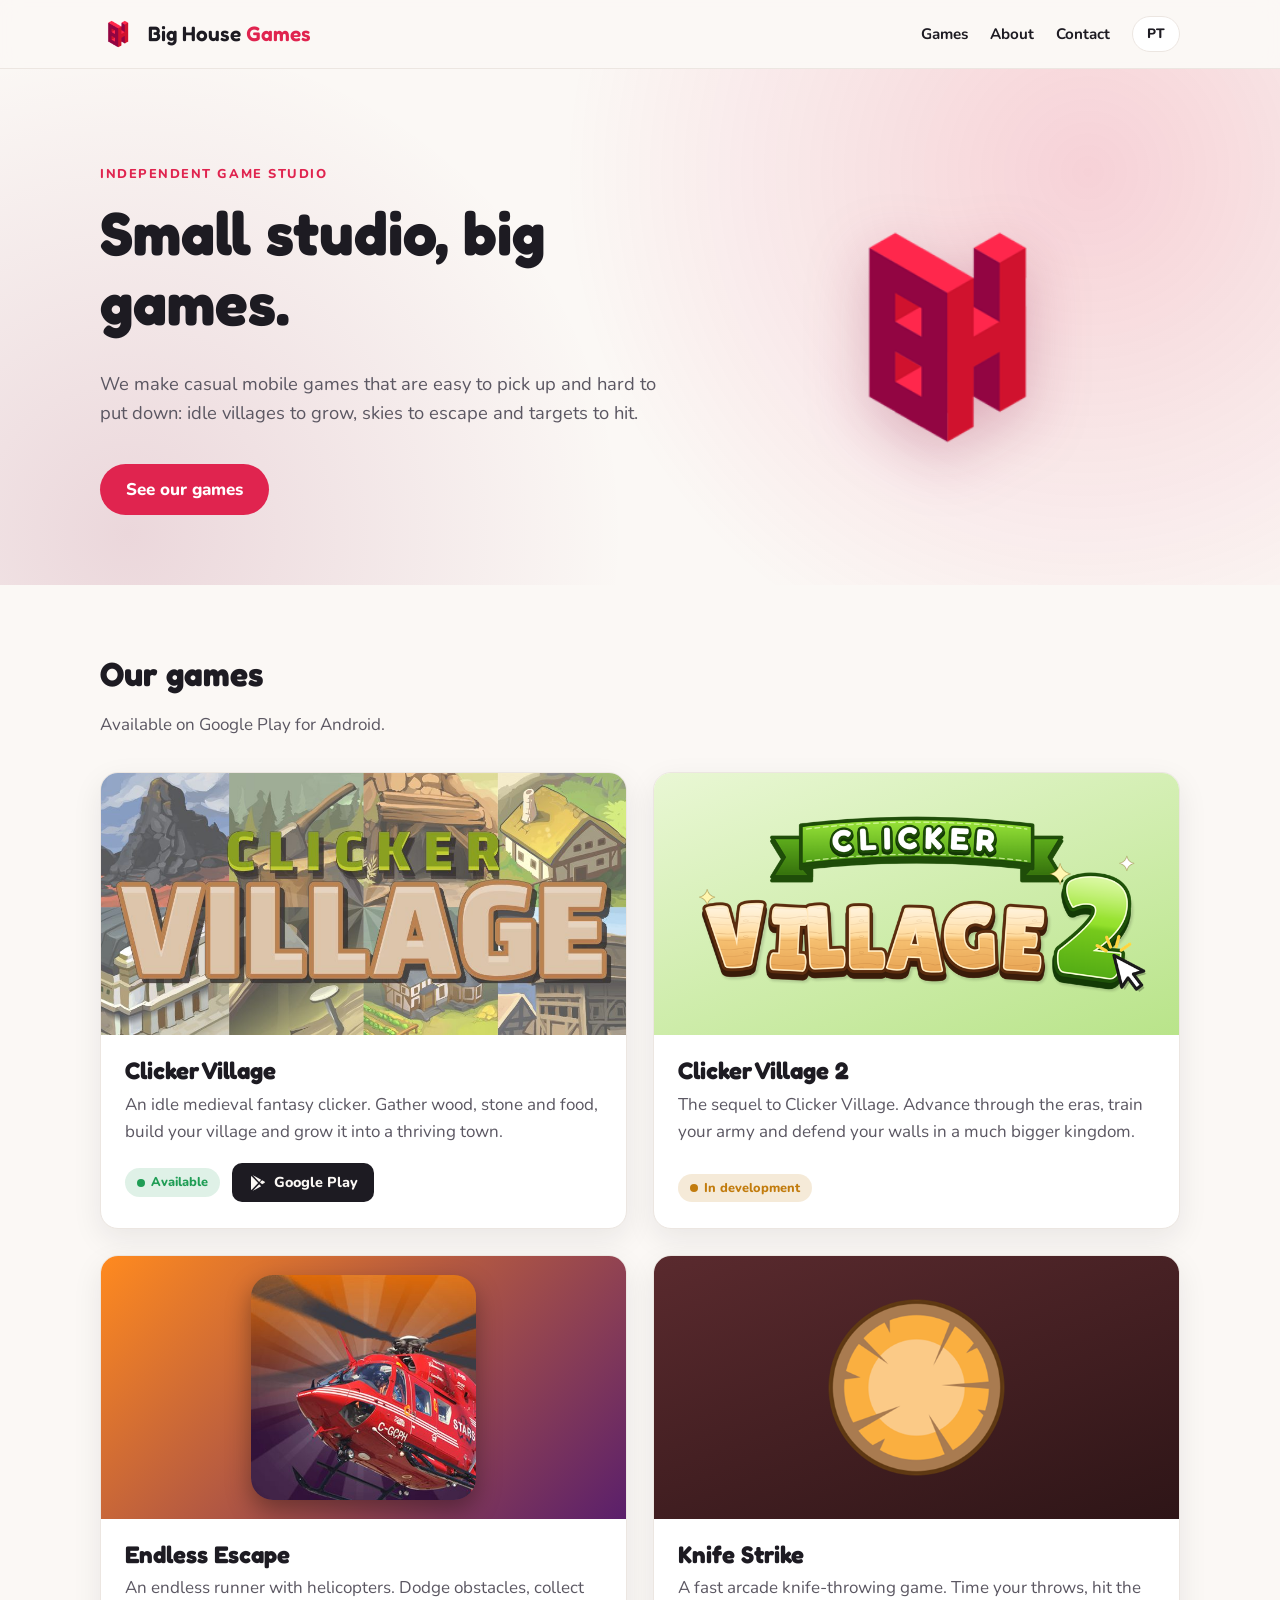
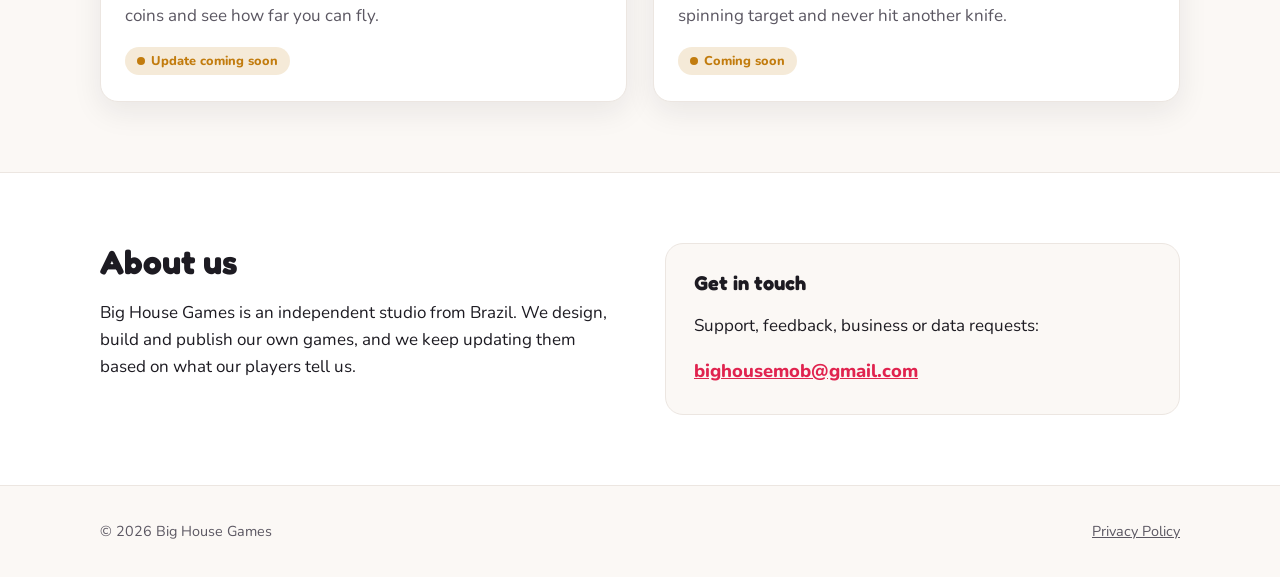
==== index.html @ 3ab14ea6 "Clicker Village is back on Google Play Co-Authored-By: Claude Opus 5.5 <noreply@anthropic.com>" ====
<!doctype html>
<html lang="en" data-lang="en">
<head>
  <meta charset="utf-8">
  <meta name="viewport" content="width=device-width, initial-scale=1">
  <title>Big House Games</title>
  <meta name="description" content="Big House Games is an independent mobile game studio from Brazil, maker of Clicker Village and Endless Escape.">
  <meta property="og:title" content="Big House Games">
  <meta property="og:description" content="Independent mobile game studio from Brazil.">
  <meta property="og:image" content="https://bighouse-games.github.io/assets/img/clicker-village-cover.jpg">
  <link rel="icon" href="favicon.png">
  <link rel="preconnect" href="https://fonts.googleapis.com">
  <link rel="preconnect" href="https://fonts.gstatic.com" crossorigin>
  <link href="https://fonts.googleapis.com/css2?family=Fredoka:wght@500;600&family=Nunito:wght@400;700;800&display=swap" rel="stylesheet">
  <link rel="stylesheet" href="assets/style.css">
  <script src="assets/lang.js"></script>
</head>
<body>

<header class="site-header">
  <div class="wrap">
    <a class="brand" href="./">
      <img src="assets/img/bh-symbol.png" alt="">
      <p class="brand-name">Big House <span>Games</span></p>
    </a>
    <nav class="nav">
      <a href="#games"><span data-l="en">Games</span><span data-l="pt">Jogos</span></a>
      <a class="hide-sm" href="#about"><span data-l="en">About</span><span data-l="pt">Sobre</span></a>
      <a class="hide-sm" href="#contact"><span data-l="en">Contact</span><span data-l="pt">Contato</span></a>
      <button class="lang-toggle" type="button" aria-label="Change language / Mudar idioma"><span data-l="en">PT</span><span data-l="pt">EN</span></button>
    </nav>
  </div>
</header>

<main>
  <section class="hero">
    <div class="wrap">
      <div>
        <span class="eyebrow"><span data-l="en">Independent game studio</span><span data-l="pt">Estúdio independente de jogos</span></span>
        <h1>
          <span data-l="en">Small studio, big games.</span>
          <span data-l="pt">Estúdio pequeno, jogos grandes.</span>
        </h1>
        <p data-l="en">We make casual mobile games that are easy to pick up and hard to put down: idle villages to grow, skies to escape and targets to hit.</p>
        <p data-l="pt">Criamos jogos mobile casuais, fáceis de começar e difíceis de largar: vilas para fazer crescer, céus para escapar e alvos para acertar.</p>
        <a class="btn" href="#games"><span data-l="en">See our games</span><span data-l="pt">Conheça nossos jogos</span></a>
      </div>
      <img class="hero-logo" src="assets/img/bh-symbol.png" alt="Big House Games logo">
    </div>
  </section>

  <section id="games">
    <div class="wrap">
      <h2 class="section-title"><span data-l="en">Our games</span><span data-l="pt">Nossos jogos</span></h2>
      <p class="section-lead">
        <span data-l="en">Available on Google Play for Android.</span>
        <span data-l="pt">Disponíveis no Google Play para Android.</span>
      </p>

      <div class="games">
        <article class="game">
          <div class="game-media">
            <img class="cover" src="assets/img/clicker-village-cover.jpg" alt="Clicker Village">
          </div>
          <div class="game-body">
            <h3>Clicker Village</h3>
            <p data-l="en">An idle medieval fantasy clicker. Gather wood, stone and food, build your village and grow it into a thriving town.</p>
            <p data-l="pt">Um clicker idle de fantasia medieval. Colete madeira, pedra e comida, construa sua vila e transforme-a numa cidade próspera.</p>
            <div class="game-foot">
              <span class="status live"><span data-l="en">Available</span><span data-l="pt">Disponível</span></span>
              <a class="store-link" href="https://play.google.com/store/apps/details?id=com.RollingHouseStudo.ClickerVillage">
                <svg viewBox="0 0 24 24" aria-hidden="true"><path fill="currentColor" d="M4.5 2.6c-.3.3-.5.8-.5 1.4v16c0 .6.2 1.1.5 1.4l9-9.4-9-9.4zm10.4 10.9 2.6 2.7-11.4 6.5 8.8-9.2zm0-3-8.8-9.2 11.4 6.5-2.6 2.7zm3.9-2.1 3 1.7c.9.5.9 1.4 0 1.9l-3 1.7-2.9-2.6 2.9-2.7z"/></svg>
                Google Play
              </a>
            </div>
          </div>
        </article>

        <article class="game">
          <div class="game-media media-cv2">
            <img class="contain" src="assets/img/clicker-village-2-logo.png" alt="Clicker Village 2">
          </div>
          <div class="game-body">
            <h3>Clicker Village 2</h3>
            <p data-l="en">The sequel to Clicker Village. Advance through the eras, train your army and defend your walls in a much bigger kingdom.</p>
            <p data-l="pt">A continuação de Clicker Village. Avance pelas eras, treine seu exército e defenda suas muralhas num reino muito maior.</p>
            <div class="game-foot">
              <span class="status soon"><span data-l="en">In development</span><span data-l="pt">Em desenvolvimento</span></span>
            </div>
          </div>
        </article>

        <article class="game">
          <div class="game-media media-ee">
            <img class="contain" src="assets/img/endless-escape-icon.jpg" alt="Endless Escape">
          </div>
          <div class="game-body">
            <h3>Endless Escape</h3>
            <p data-l="en">An endless runner with helicopters. Dodge obstacles, collect coins and see how far you can fly.</p>
            <p data-l="pt">Um endless runner com helicópteros. Desvie dos obstáculos, colete moedas e veja até onde consegue voar.</p>
            <div class="game-foot">
              <span class="status soon"><span data-l="en">Update coming soon</span><span data-l="pt">Atualização em breve</span></span>
            </div>
          </div>
        </article>

        <article class="game">
          <div class="game-media media-ks">
            <img class="contain" src="assets/img/knife-strike-target.png" alt="Knife Strike">
          </div>
          <div class="game-body">
            <h3>Knife Strike</h3>
            <p data-l="en">A fast arcade knife-throwing game. Time your throws, hit the spinning target and never hit another knife.</p>
            <p data-l="pt">Um arcade rápido de arremesso de facas. Acerte o tempo, atinja o alvo giratório e nunca acerte outra faca.</p>
            <div class="game-foot">
              <span class="status soon"><span data-l="en">Coming soon</span><span data-l="pt">Em breve</span></span>
            </div>
          </div>
        </article>
      </div>
    </div>
  </section>

  <section class="about" id="about">
    <div class="wrap">
      <div>
        <h2 class="section-title"><span data-l="en">About us</span><span data-l="pt">Sobre nós</span></h2>
        <p data-l="en">Big House Games is an independent studio from Brazil. We design, build and publish our own games, and we keep updating them based on what our players tell us.</p>
        <p data-l="pt">A Big House Games é um estúdio independente do Brasil. Criamos, desenvolvemos e publicamos nossos próprios jogos, e seguimos atualizando cada um deles com base no que os jogadores nos dizem.</p>
      </div>
      <div class="contact-card" id="contact">
        <h3><span data-l="en">Get in touch</span><span data-l="pt">Fale com a gente</span></h3>
        <p>
          <span data-l="en">Support, feedback, business or data requests:</span>
          <span data-l="pt">Suporte, sugestões, negócios ou pedidos sobre seus dados:</span>
        </p>
        <a class="mail" href="mailto:bighousemob@gmail.com">bighousemob@gmail.com</a>
      </div>
    </div>
  </section>
</main>

<footer class="site-footer">
  <div class="wrap">
    <span>© 2026 Big House Games</span>
    <a href="privacy-policy/"><span data-l="en">Privacy Policy</span><span data-l="pt">Política de Privacidade</span></a>
  </div>
</footer>

</body>
</html>
---- assets/style.css ----
:root {
  --brand: #e0244f;
  --brand-deep: #8a0c3c;
  --ink: #1d1b22;
  --ink-soft: #5b5762;
  --bg: #fbf8f5;
  --surface: #ffffff;
  --line: #ece6e1;
  --live: #1f9d55;
  --soon: #c27c0e;
  --radius: 18px;
  --shadow: 0 10px 30px rgba(29, 27, 34, 0.08);
  --max: 1120px;
}

@media (prefers-color-scheme: dark) {
  :root {
    --ink: #f3eef0;
    --ink-soft: #b5adb3;
    --bg: #141217;
    --surface: #1e1b22;
    --line: #2e2a33;
    --shadow: 0 10px 30px rgba(0, 0, 0, 0.35);
  }
}

* { box-sizing: border-box; }

html { scroll-behavior: smooth; }

body {
  margin: 0;
  font-family: "Nunito", system-ui, -apple-system, "Segoe UI", sans-serif;
  font-size: 17px;
  line-height: 1.6;
  color: var(--ink);
  background: var(--bg);
}

/* Bilingual content: only the active language is shown */
html[data-lang="en"] [data-l="pt"],
html[data-lang="pt"] [data-l="en"] { display: none !important; }

h1, h2, h3, .brand-name {
  font-family: "Fredoka", "Nunito", sans-serif;
  line-height: 1.15;
  margin: 0 0 0.5em;
}

a { color: var(--brand); }

img { max-width: 100%; display: block; }

.wrap {
  width: 100%;
  max-width: var(--max);
  margin: 0 auto;
  padding: 0 20px;
}

/* Header */
.site-header {
  position: sticky;
  top: 0;
  z-index: 10;
  background: color-mix(in srgb, var(--bg) 88%, transparent);
  backdrop-filter: blur(10px);
  border-bottom: 1px solid var(--line);
}

.site-header .wrap {
  display: flex;
  align-items: center;
  gap: 24px;
  height: 68px;
}

.brand {
  display: flex;
  align-items: center;
  gap: 10px;
  text-decoration: none;
  color: var(--ink);
}

.brand img { width: 38px; height: 38px; }

.brand-name { font-size: 1.3rem; margin: 0; font-weight: 600; }

.brand-name span { color: var(--brand); }

.nav {
  margin-left: auto;
  display: flex;
  align-items: center;
  gap: 22px;
}

.nav a {
  color: var(--ink);
  text-decoration: none;
  font-weight: 700;
  font-size: 0.95rem;
}

.nav a:hover { color: var(--brand); }

.lang-toggle {
  border: 1px solid var(--line);
  background: var(--surface);
  color: var(--ink);
  border-radius: 999px;
  padding: 6px 14px;
  font: inherit;
  font-weight: 800;
  font-size: 0.85rem;
  cursor: pointer;
}

.lang-toggle:hover { border-color: var(--brand); }

/* Hero */
.hero {
  padding: 90px 0 70px;
  background:
    radial-gradient(circle at 85% 20%, color-mix(in srgb, var(--brand) 18%, transparent), transparent 45%),
    radial-gradient(circle at 10% 90%, color-mix(in srgb, var(--brand-deep) 14%, transparent), transparent 40%);
}

.hero .wrap {
  display: grid;
  grid-template-columns: 1.3fr 1fr;
  gap: 40px;
  align-items: center;
}

.eyebrow {
  display: inline-block;
  font-weight: 800;
  font-size: 0.8rem;
  letter-spacing: 0.12em;
  text-transform: uppercase;
  color: var(--brand);
  margin-bottom: 14px;
}

.hero h1 { font-size: clamp(2.4rem, 5vw, 3.8rem); }

.hero p {
  font-size: 1.15rem;
  color: var(--ink-soft);
  max-width: 34em;
}

.hero-logo {
  justify-self: center;
  width: min(300px, 70vw);
  filter: drop-shadow(0 18px 30px rgba(138, 12, 60, 0.25));
}

.btn {
  display: inline-block;
  margin-top: 18px;
  padding: 12px 26px;
  border-radius: 999px;
  background: var(--brand);
  color: #fff;
  text-decoration: none;
  font-weight: 800;
}

.btn:hover { background: var(--brand-deep); }

/* Sections */
section { padding: 70px 0; }

.section-title { font-size: 2.1rem; }

.section-lead {
  color: var(--ink-soft);
  margin: 0 0 34px;
  max-width: 40em;
}

/* Games */
.games {
  display: grid;
  grid-template-columns: repeat(2, 1fr);
  gap: 26px;
}

.game {
  background: var(--surface);
  border: 1px solid var(--line);
  border-radius: var(--radius);
  overflow: hidden;
  box-shadow: var(--shadow);
  display: flex;
  flex-direction: column;
}

.game-media {
  aspect-ratio: 2 / 1;
  display: flex;
  align-items: center;
  justify-content: center;
  overflow: hidden;
}

.game-media img.cover {
  width: 100%;
  height: 100%;
  object-fit: cover;
}

.game-media img.contain {
  max-height: 78%;
  width: auto;
}

.media-cv2 { background: linear-gradient(160deg, #e9f7d4, #b9e48a); }
.media-ee { background: linear-gradient(135deg, #ff8a1f, #5a1f6b); }
.media-ks { background: linear-gradient(160deg, #5a2a2e, #2e1517); }

.media-ee img.contain {
  max-height: 86%;
  border-radius: 22px;
  box-shadow: 0 10px 24px rgba(0, 0, 0, 0.35);
}

.game-body {
  padding: 22px 24px 26px;
  display: flex;
  flex-direction: column;
  flex: 1;
}

.game-body h3 { font-size: 1.5rem; margin-bottom: 6px; }

.game-body p { margin: 0 0 18px; color: var(--ink-soft); }

.game-foot {
  margin-top: auto;
  display: flex;
  align-items: center;
  gap: 12px;
  flex-wrap: wrap;
}

.status {
  display: inline-flex;
  align-items: center;
  gap: 6px;
  font-size: 0.8rem;
  font-weight: 800;
  padding: 4px 12px;
  border-radius: 999px;
}

.status::before {
  content: "";
  width: 8px;
  height: 8px;
  border-radius: 50%;
  background: currentColor;
}

.status.live { color: var(--live); background: color-mix(in srgb, var(--live) 14%, transparent); }
.status.soon { color: var(--soon); background: color-mix(in srgb, var(--soon) 16%, transparent); }

.store-link {
  display: inline-flex;
  align-items: center;
  gap: 8px;
  padding: 8px 16px;
  border-radius: 10px;
  background: var(--ink);
  color: var(--bg);
  text-decoration: none;
  font-weight: 800;
  font-size: 0.9rem;
}

.store-link svg { width: 18px; height: 18px; }

/* About / contact */
.about {
  background: var(--surface);
  border-top: 1px solid var(--line);
  border-bottom: 1px solid var(--line);
}

.about .wrap {
  display: grid;
  grid-template-columns: 1fr 1fr;
  gap: 50px;
}

.contact-card {
  background: var(--bg);
  border: 1px solid var(--line);
  border-radius: var(--radius);
  padding: 28px;
}

.contact-card a.mail {
  font-weight: 800;
  font-size: 1.15rem;
  word-break: break-all;
}

/* Footer */
.site-footer {
  padding: 34px 0;
  color: var(--ink-soft);
  font-size: 0.9rem;
}

.site-footer .wrap {
  display: flex;
  justify-content: space-between;
  gap: 16px;
  flex-wrap: wrap;
}

.site-footer a { color: var(--ink-soft); }

/* Legal pages */
.legal {
  max-width: 780px;
  padding: 60px 20px 80px;
}

.legal h1 { font-size: 2.4rem; }

.legal h2 { font-size: 1.35rem; margin-top: 2em; }

.legal .updated { color: var(--ink-soft); }

.legal table {
  width: 100%;
  border-collapse: collapse;
  font-size: 0.95rem;
  margin: 12px 0;
}

.legal th, .legal td {
  text-align: left;
  vertical-align: top;
  padding: 10px 12px;
  border-bottom: 1px solid var(--line);
}

.legal th { font-family: "Fredoka", sans-serif; font-weight: 600; }

.table-scroll { overflow-x: auto; }

@media (max-width: 820px) {
  .hero { padding: 50px 0 40px; }
  .hero .wrap, .about .wrap { grid-template-columns: 1fr; }
  .hero-logo { order: -1; width: 180px; }
  .games { grid-template-columns: 1fr; }
  .nav a.hide-sm { display: none; }
  section { padding: 50px 0; }
}
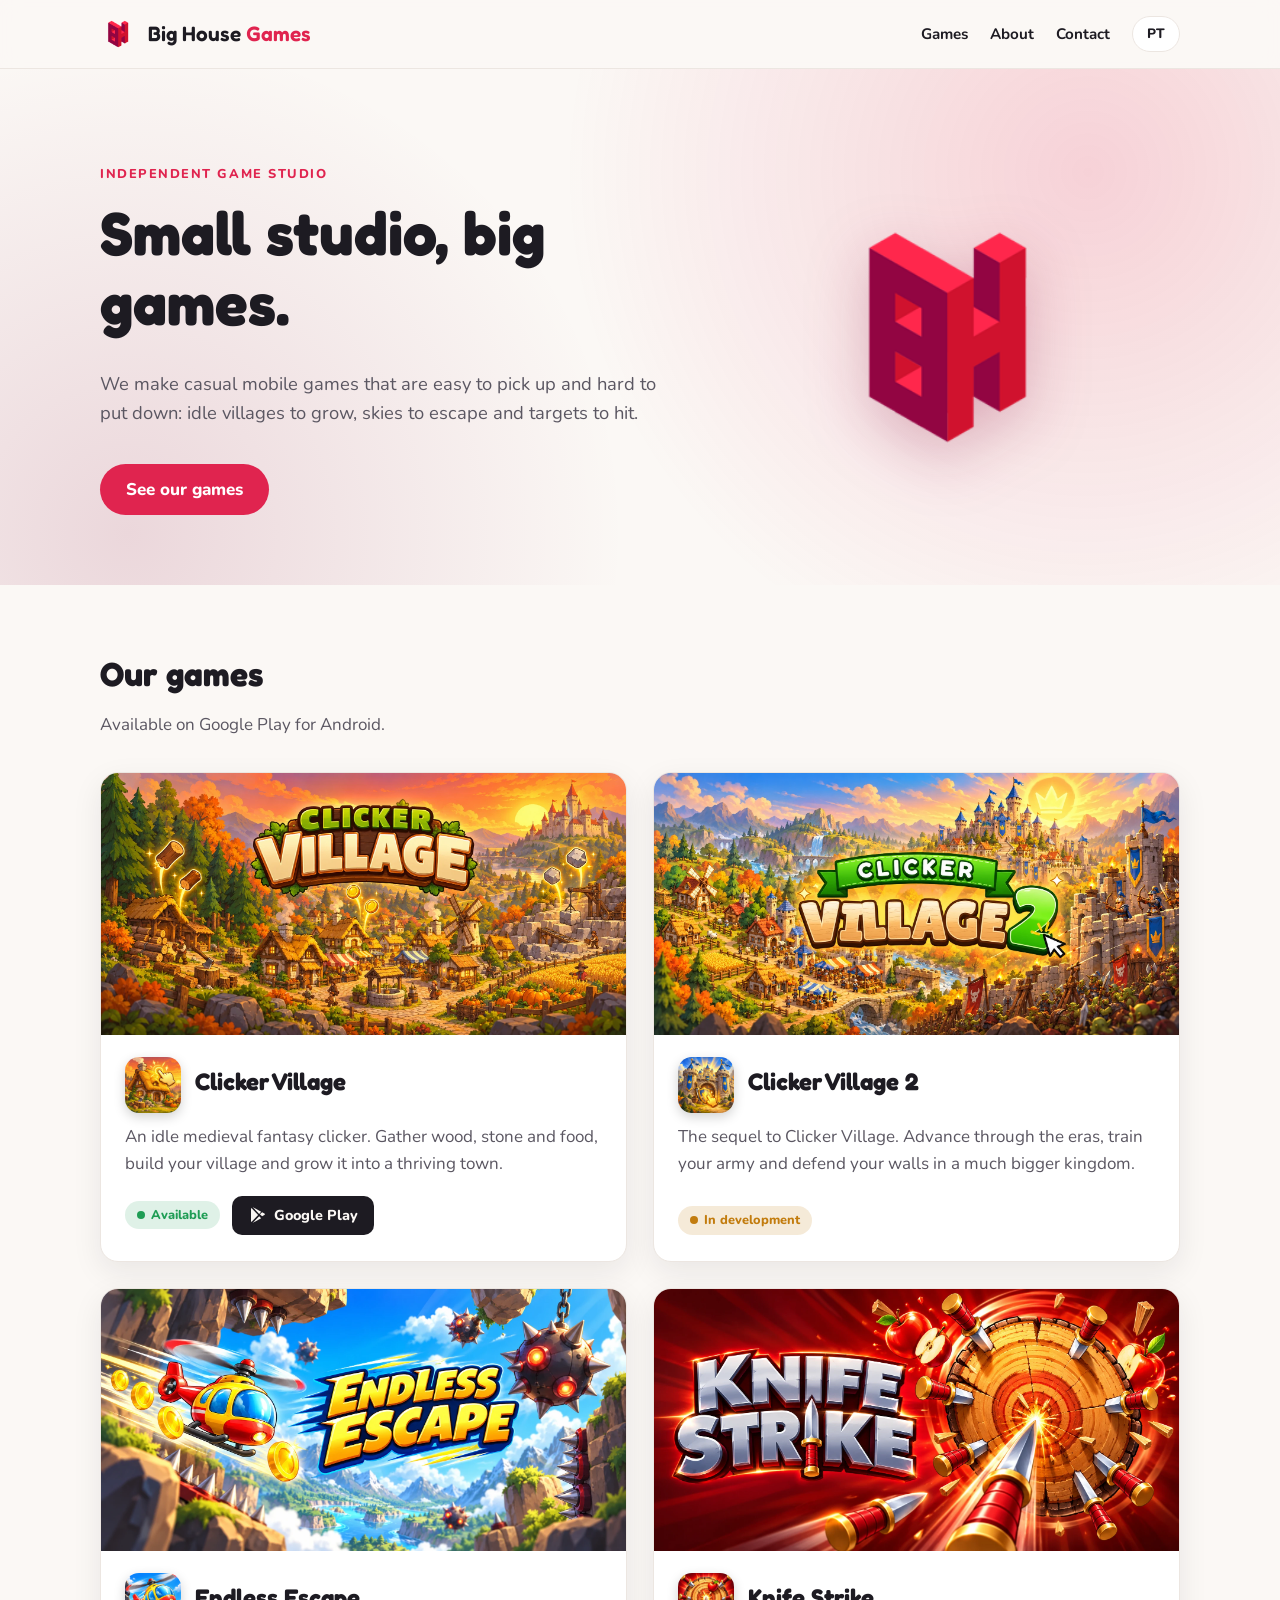
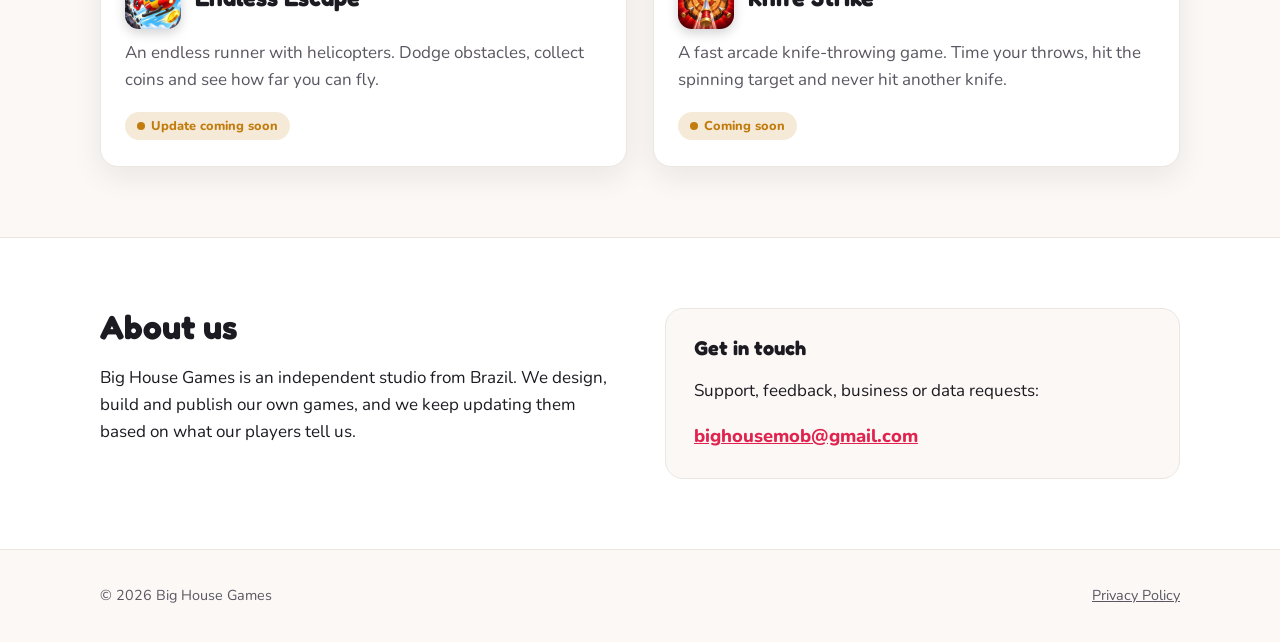
==== commit c7384c33: "Use new game art: banners and app icons for all four games Co-Authored-By: Claude Opus 5.5 <noreply@" ====
--- a/index.html
+++ b/index.html
@@ -7,7 +7,7 @@
   <meta name="description" content="Big House Games is an independent mobile game studio from Brazil, maker of Clicker Village and Endless Escape.">
   <meta property="og:title" content="Big House Games">
   <meta property="og:description" content="Independent mobile game studio from Brazil.">
-  <meta property="og:image" content="https://bighouse-games.github.io/assets/img/clicker-village-cover.jpg">
+  <meta property="og:image" content="https://bighouse-games.github.io/assets/img/clicker-village-banner.webp">
   <link rel="icon" href="favicon.png">
   <link rel="preconnect" href="https://fonts.googleapis.com">
   <link rel="preconnect" href="https://fonts.gstatic.com" crossorigin>
@@ -60,10 +60,13 @@
       <div class="games">
         <article class="game">
           <div class="game-media">
-            <img class="cover" src="assets/img/clicker-village-cover.jpg" alt="Clicker Village">
+            <img class="cover" src="assets/img/clicker-village-banner.webp" alt="Clicker Village" width="1774" height="887">
           </div>
           <div class="game-body">
-            <h3>Clicker Village</h3>
+            <div class="game-title">
+              <img class="app-icon" src="assets/img/clicker-village-icon.webp" alt="" width="56" height="56" loading="lazy">
+              <h3>Clicker Village</h3>
+            </div>
             <p data-l="en">An idle medieval fantasy clicker. Gather wood, stone and food, build your village and grow it into a thriving town.</p>
             <p data-l="pt">Um clicker idle de fantasia medieval. Colete madeira, pedra e comida, construa sua vila e transforme-a numa cidade próspera.</p>
             <div class="game-foot">
@@ -77,11 +80,14 @@
         </article>
 
         <article class="game">
-          <div class="game-media media-cv2">
-            <img class="contain" src="assets/img/clicker-village-2-logo.png" alt="Clicker Village 2">
+          <div class="game-media">
+            <img class="cover" src="assets/img/clicker-village-2-banner.webp" alt="Clicker Village 2" width="1774" height="887" loading="lazy">
           </div>
           <div class="game-body">
-            <h3>Clicker Village 2</h3>
+            <div class="game-title">
+              <img class="app-icon" src="assets/img/clicker-village-2-icon.webp" alt="" width="56" height="56" loading="lazy">
+              <h3>Clicker Village 2</h3>
+            </div>
             <p data-l="en">The sequel to Clicker Village. Advance through the eras, train your army and defend your walls in a much bigger kingdom.</p>
             <p data-l="pt">A continuação de Clicker Village. Avance pelas eras, treine seu exército e defenda suas muralhas num reino muito maior.</p>
             <div class="game-foot">
@@ -91,11 +97,14 @@
         </article>
 
         <article class="game">
-          <div class="game-media media-ee">
-            <img class="contain" src="assets/img/endless-escape-icon.jpg" alt="Endless Escape">
+          <div class="game-media">
+            <img class="cover" src="assets/img/endless-escape-banner.webp" alt="Endless Escape" width="1774" height="887" loading="lazy">
           </div>
           <div class="game-body">
-            <h3>Endless Escape</h3>
+            <div class="game-title">
+              <img class="app-icon" src="assets/img/endless-escape-icon.webp" alt="" width="56" height="56" loading="lazy">
+              <h3>Endless Escape</h3>
+            </div>
             <p data-l="en">An endless runner with helicopters. Dodge obstacles, collect coins and see how far you can fly.</p>
             <p data-l="pt">Um endless runner com helicópteros. Desvie dos obstáculos, colete moedas e veja até onde consegue voar.</p>
             <div class="game-foot">
@@ -105,11 +114,14 @@
         </article>
 
         <article class="game">
-          <div class="game-media media-ks">
-            <img class="contain" src="assets/img/knife-strike-target.png" alt="Knife Strike">
+          <div class="game-media">
+            <img class="cover" src="assets/img/knife-strike-banner.webp" alt="Knife Strike" width="1774" height="887" loading="lazy">
           </div>
           <div class="game-body">
-            <h3>Knife Strike</h3>
+            <div class="game-title">
+              <img class="app-icon" src="assets/img/knife-strike-icon.webp" alt="" width="56" height="56" loading="lazy">
+              <h3>Knife Strike</h3>
+            </div>
             <p data-l="en">A fast arcade knife-throwing game. Time your throws, hit the spinning target and never hit another knife.</p>
             <p data-l="pt">Um arcade rápido de arremesso de facas. Acerte o tempo, atinja o alvo giratório e nunca acerte outra faca.</p>
             <div class="game-foot">
--- a/assets/style.css
+++ b/assets/style.css
@@ -211,22 +211,27 @@
   width: 100%;
   height: 100%;
   object-fit: cover;
-}
-
-.game-media img.contain {
-  max-height: 78%;
-  width: auto;
-}
-
-.media-cv2 { background: linear-gradient(160deg, #e9f7d4, #b9e48a); }
-.media-ee { background: linear-gradient(135deg, #ff8a1f, #5a1f6b); }
-.media-ks { background: linear-gradient(160deg, #5a2a2e, #2e1517); }
-
-.media-ee img.contain {
-  max-height: 86%;
-  border-radius: 22px;
-  box-shadow: 0 10px 24px rgba(0, 0, 0, 0.35);
-}
+  transition: transform 0.4s ease;
+}
+
+.game:hover .game-media img.cover { transform: scale(1.03); }
+
+.game-title {
+  display: flex;
+  align-items: center;
+  gap: 14px;
+  margin-bottom: 10px;
+}
+
+.app-icon {
+  width: 56px;
+  height: 56px;
+  flex: none;
+  border-radius: 14px;
+  box-shadow: 0 4px 12px rgba(0, 0, 0, 0.18);
+}
+
+.game-title h3 { margin: 0; }
 
 .game-body {
   padding: 22px 24px 26px;
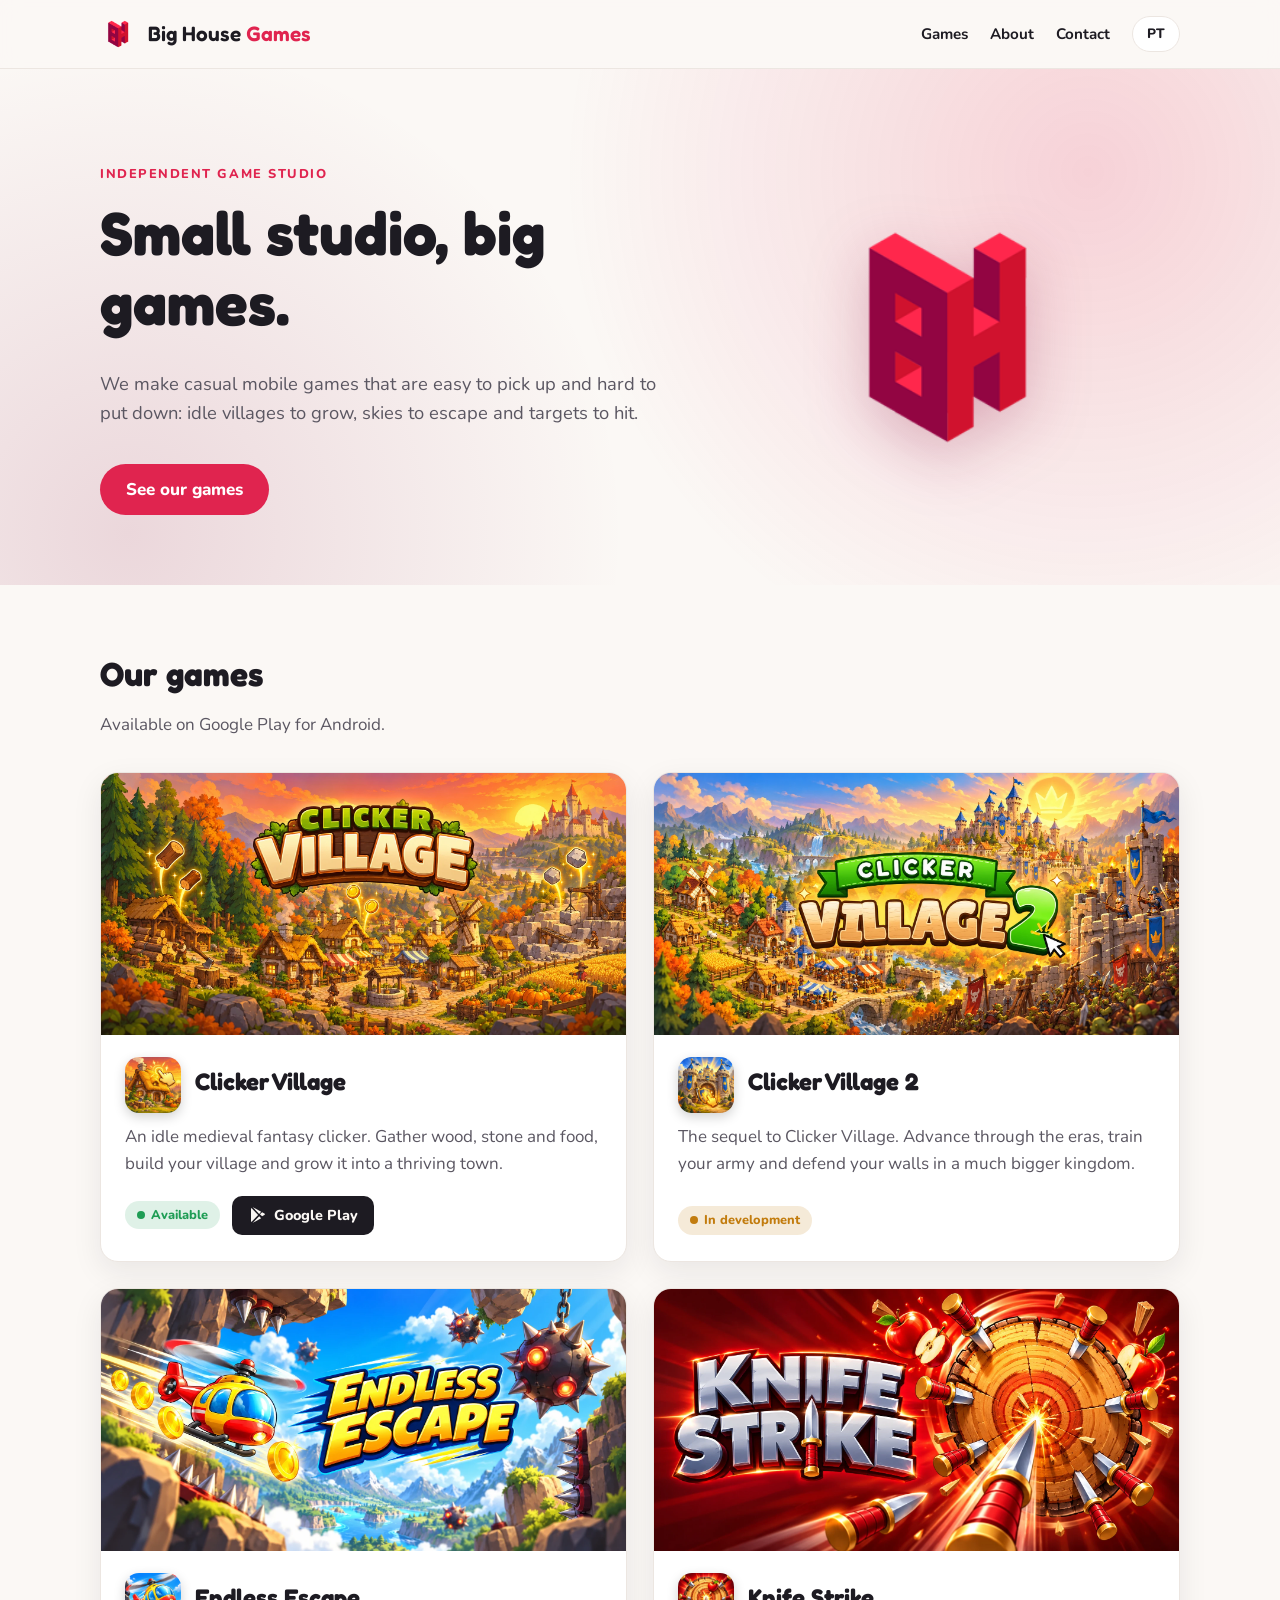
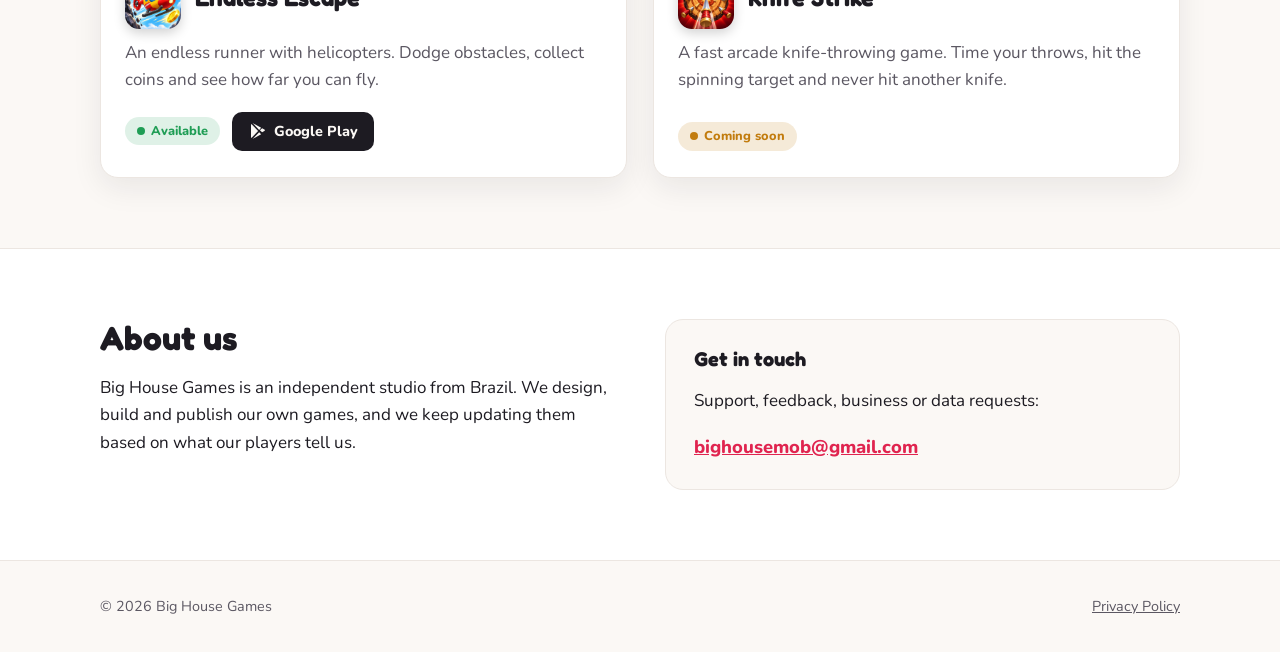
==== commit 7310a0de: "Mark Endless Escape as available on Google Play Co-Authored-By: Claude Opus 5.5 <noreply@anthropic.c" ====
--- a/index.html
+++ b/index.html
@@ -108,7 +108,11 @@
             <p data-l="en">An endless runner with helicopters. Dodge obstacles, collect coins and see how far you can fly.</p>
             <p data-l="pt">Um endless runner com helicópteros. Desvie dos obstáculos, colete moedas e veja até onde consegue voar.</p>
             <div class="game-foot">
-              <span class="status soon"><span data-l="en">Update coming soon</span><span data-l="pt">Atualização em breve</span></span>
+              <span class="status live"><span data-l="en">Available</span><span data-l="pt">Disponível</span></span>
+              <a class="store-link" href="https://play.google.com/store/apps/details?id=com.BigHouseStudio.EndlessEscape">
+                <svg viewBox="0 0 24 24" aria-hidden="true"><path fill="currentColor" d="M4.5 2.6c-.3.3-.5.8-.5 1.4v16c0 .6.2 1.1.5 1.4l9-9.4-9-9.4zm10.4 10.9 2.6 2.7-11.4 6.5 8.8-9.2zm0-3-8.8-9.2 11.4 6.5-2.6 2.7zm3.9-2.1 3 1.7c.9.5.9 1.4 0 1.9l-3 1.7-2.9-2.6 2.9-2.7z"/></svg>
+                Google Play
+              </a>
             </div>
           </div>
         </article>
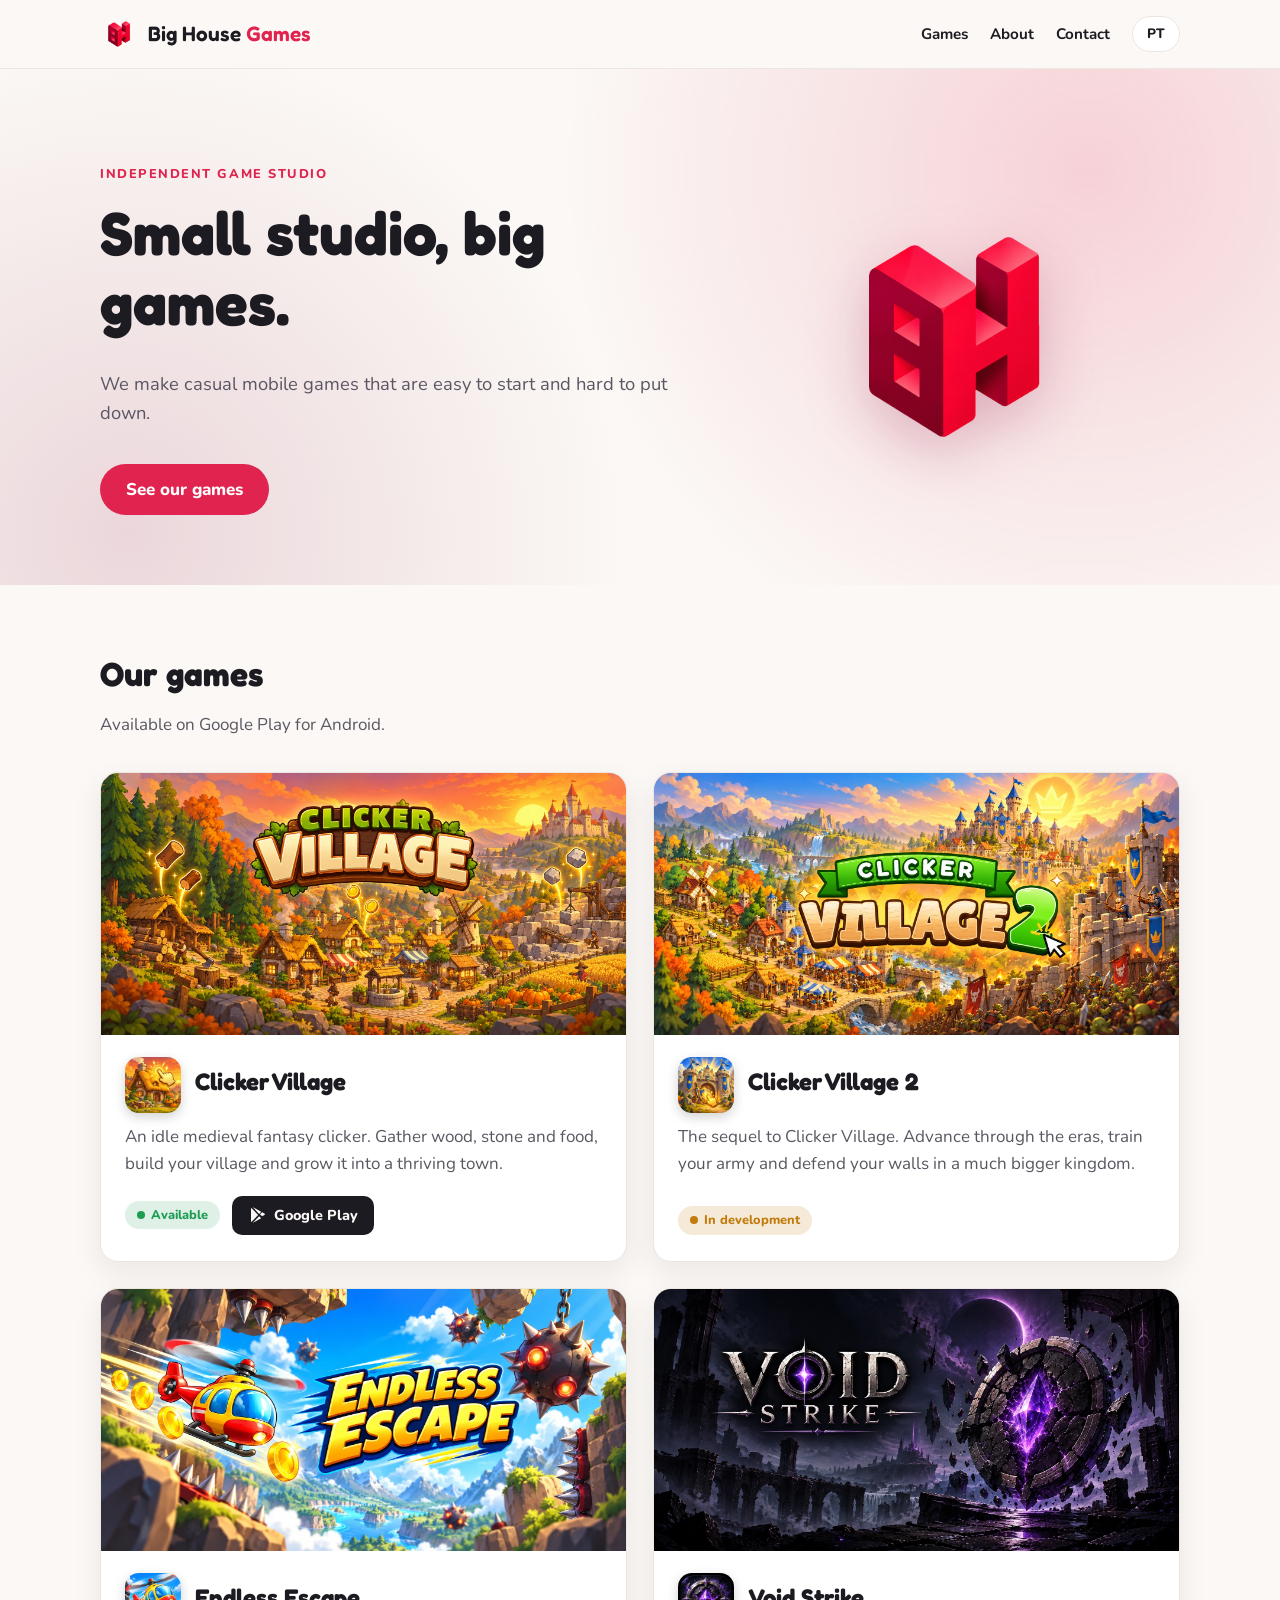
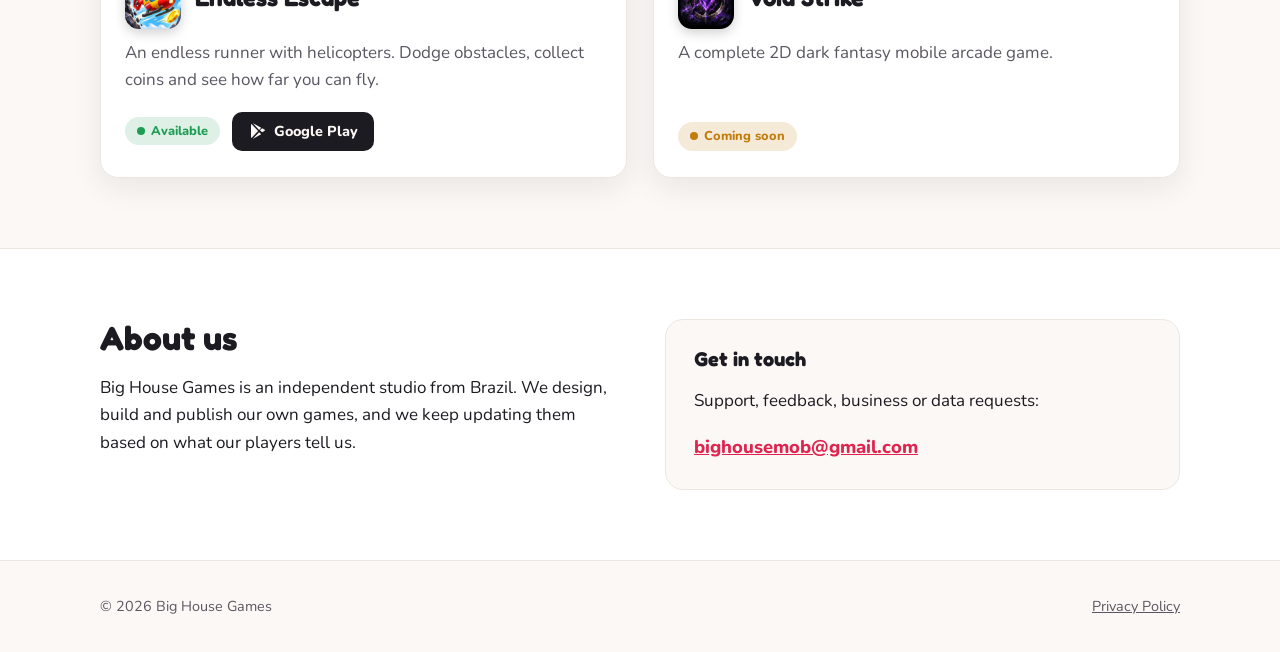
==== commit dd157772: "Rebrand Knife Strike as Void Strike and update home copy - Replace Knife Strike card with Void Strik" ====
--- a/index.html
+++ b/index.html
@@ -39,10 +39,10 @@
         <span class="eyebrow"><span data-l="en">Independent game studio</span><span data-l="pt">Estúdio independente de jogos</span></span>
         <h1>
           <span data-l="en">Small studio, big games.</span>
-          <span data-l="pt">Estúdio pequeno, jogos grandes.</span>
+          <span data-l="pt">Pequeno estúdio, grandes jogos.</span>
         </h1>
-        <p data-l="en">We make casual mobile games that are easy to pick up and hard to put down: idle villages to grow, skies to escape and targets to hit.</p>
-        <p data-l="pt">Criamos jogos mobile casuais, fáceis de começar e difíceis de largar: vilas para fazer crescer, céus para escapar e alvos para acertar.</p>
+        <p data-l="en">We make casual mobile games that are easy to start and hard to put down.</p>
+        <p data-l="pt">Criamos jogos mobile casuais, fáceis de começar e difíceis de largar.</p>
         <a class="btn" href="#games"><span data-l="en">See our games</span><span data-l="pt">Conheça nossos jogos</span></a>
       </div>
       <img class="hero-logo" src="assets/img/bh-symbol.png" alt="Big House Games logo">
@@ -119,15 +119,15 @@
 
         <article class="game">
           <div class="game-media">
-            <img class="cover" src="assets/img/knife-strike-banner.webp" alt="Knife Strike" width="1774" height="887" loading="lazy">
+            <img class="cover" src="assets/img/void-strike-banner.webp" alt="Void Strike" width="1774" height="887" loading="lazy">
           </div>
           <div class="game-body">
             <div class="game-title">
-              <img class="app-icon" src="assets/img/knife-strike-icon.webp" alt="" width="56" height="56" loading="lazy">
-              <h3>Knife Strike</h3>
+              <img class="app-icon" src="assets/img/void-strike-icon.webp" alt="" width="56" height="56" loading="lazy">
+              <h3>Void Strike</h3>
             </div>
-            <p data-l="en">A fast arcade knife-throwing game. Time your throws, hit the spinning target and never hit another knife.</p>
-            <p data-l="pt">Um arcade rápido de arremesso de facas. Acerte o tempo, atinja o alvo giratório e nunca acerte outra faca.</p>
+            <p data-l="en">A complete 2D dark fantasy mobile arcade game.</p>
+            <p data-l="pt">Um arcade mobile 2D completo de dark fantasy.</p>
             <div class="game-foot">
               <span class="status soon"><span data-l="en">Coming soon</span><span data-l="pt">Em breve</span></span>
             </div>
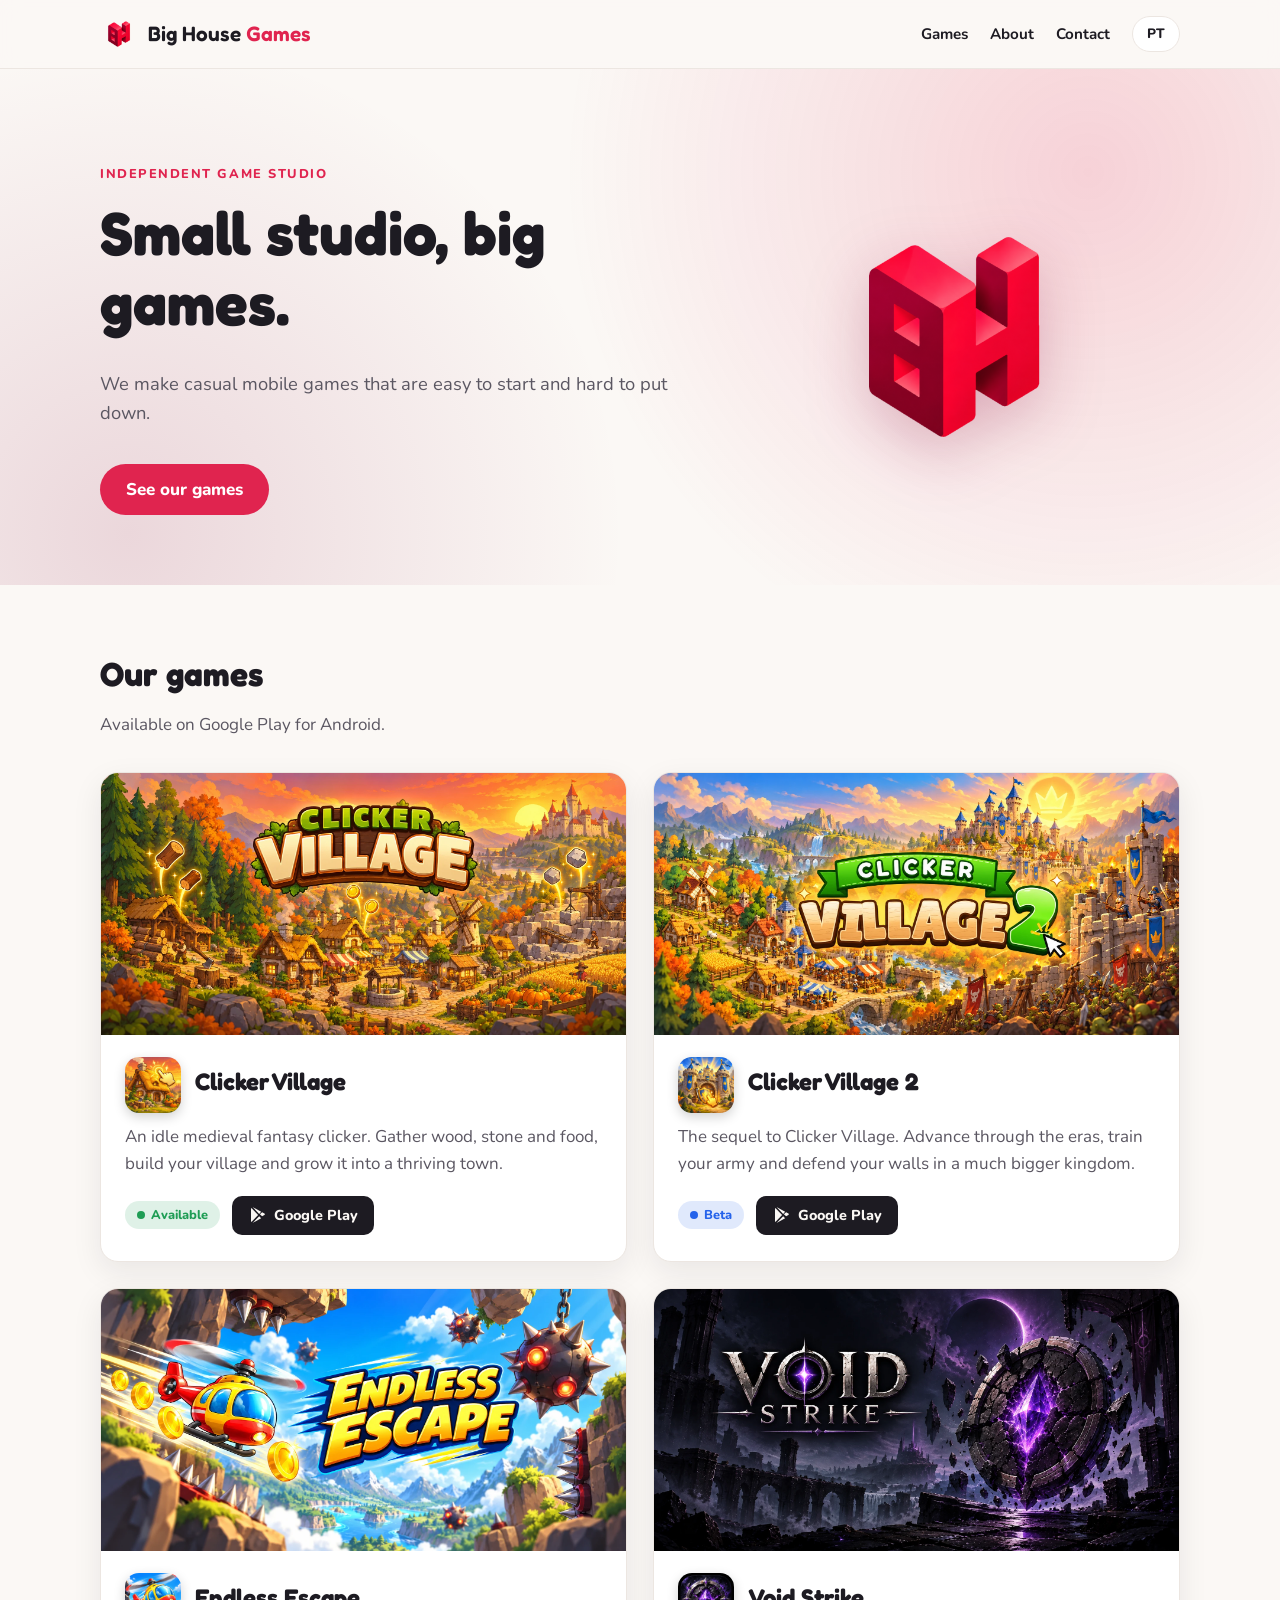
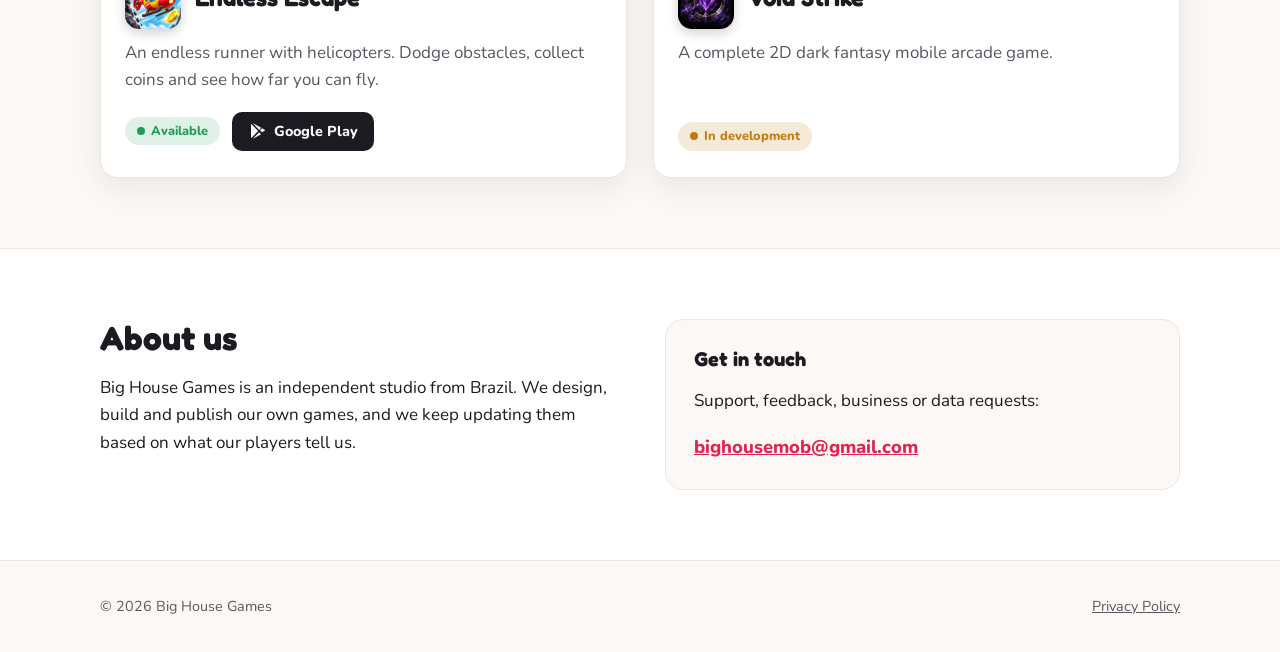
==== commit 3af99802: "Mark Clicker Village 2 as Beta with Play Store link; set Void Strike to In development Co-Authored-B" ====
--- a/index.html
+++ b/index.html
@@ -91,7 +91,11 @@
             <p data-l="en">The sequel to Clicker Village. Advance through the eras, train your army and defend your walls in a much bigger kingdom.</p>
             <p data-l="pt">A continuação de Clicker Village. Avance pelas eras, treine seu exército e defenda suas muralhas num reino muito maior.</p>
             <div class="game-foot">
-              <span class="status soon"><span data-l="en">In development</span><span data-l="pt">Em desenvolvimento</span></span>
+              <span class="status beta"><span data-l="en">Beta</span><span data-l="pt">Beta</span></span>
+              <a class="store-link" href="https://play.google.com/store/apps/details?id=com.BigHouse.clickerVillage2">
+                <svg viewBox="0 0 24 24" aria-hidden="true"><path fill="currentColor" d="M4.5 2.6c-.3.3-.5.8-.5 1.4v16c0 .6.2 1.1.5 1.4l9-9.4-9-9.4zm10.4 10.9 2.6 2.7-11.4 6.5 8.8-9.2zm0-3-8.8-9.2 11.4 6.5-2.6 2.7zm3.9-2.1 3 1.7c.9.5.9 1.4 0 1.9l-3 1.7-2.9-2.6 2.9-2.7z"/></svg>
+                Google Play
+              </a>
             </div>
           </div>
         </article>
@@ -129,7 +133,7 @@
             <p data-l="en">A complete 2D dark fantasy mobile arcade game.</p>
             <p data-l="pt">Um arcade mobile 2D completo de dark fantasy.</p>
             <div class="game-foot">
-              <span class="status soon"><span data-l="en">Coming soon</span><span data-l="pt">Em breve</span></span>
+              <span class="status soon"><span data-l="en">In development</span><span data-l="pt">Em desenvolvimento</span></span>
             </div>
           </div>
         </article>
--- a/assets/style.css
+++ b/assets/style.css
@@ -8,6 +8,7 @@
   --line: #ece6e1;
   --live: #1f9d55;
   --soon: #c27c0e;
+  --beta: #2563eb;
   --radius: 18px;
   --shadow: 0 10px 30px rgba(29, 27, 34, 0.08);
   --max: 1120px;
@@ -272,6 +273,7 @@
 
 .status.live { color: var(--live); background: color-mix(in srgb, var(--live) 14%, transparent); }
 .status.soon { color: var(--soon); background: color-mix(in srgb, var(--soon) 16%, transparent); }
+.status.beta { color: var(--beta); background: color-mix(in srgb, var(--beta) 14%, transparent); }
 
 .store-link {
   display: inline-flex;
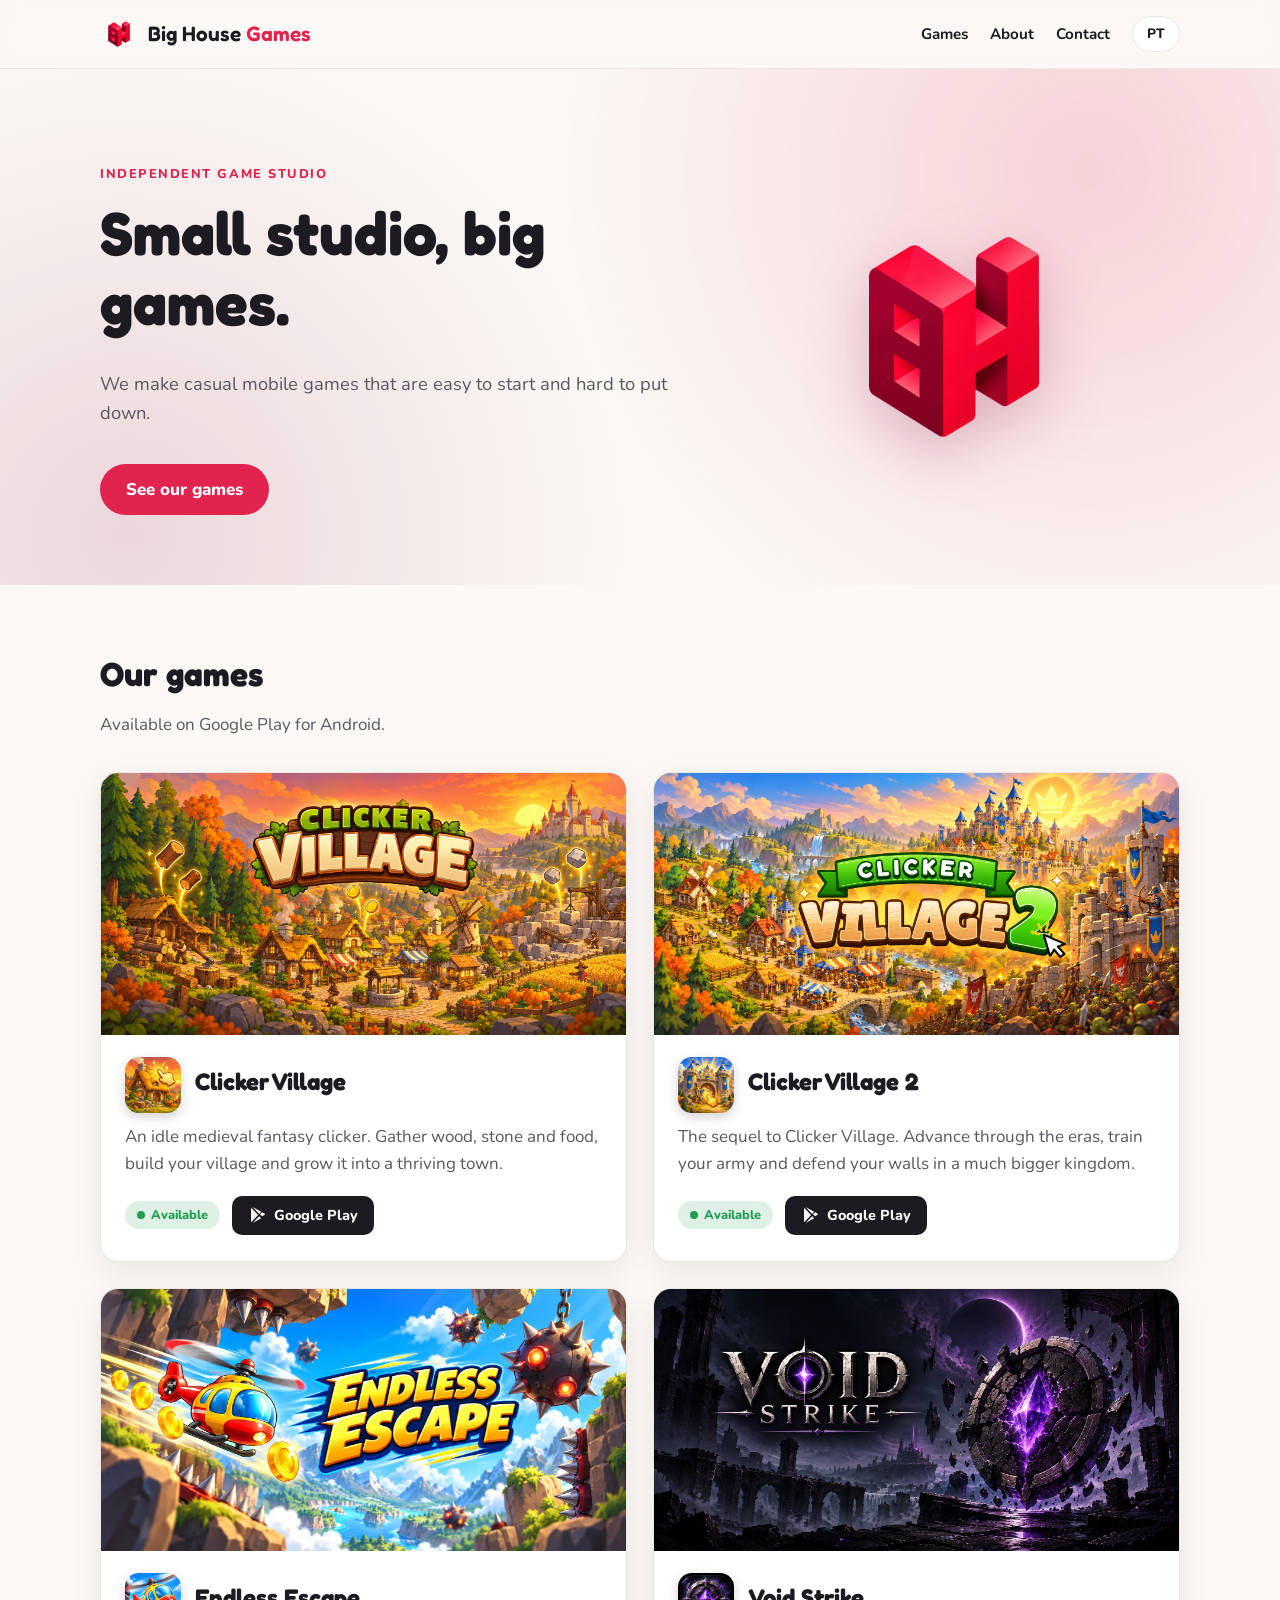
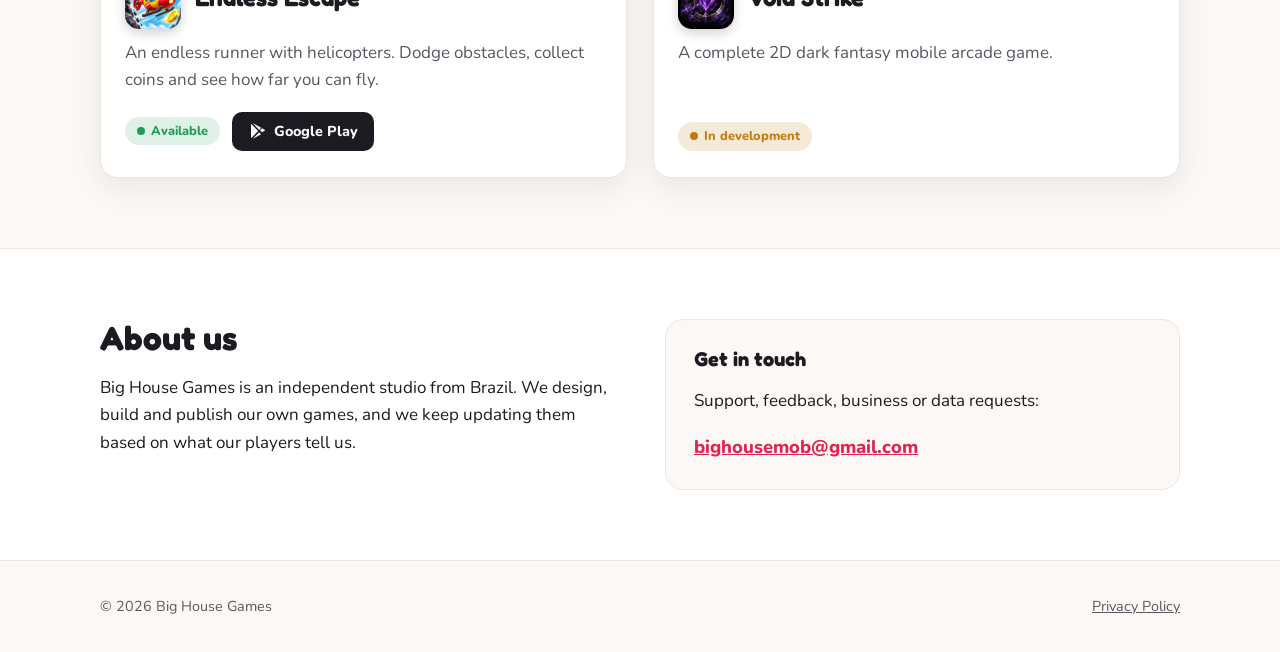
==== commit 11b97caf: "Mark Clicker Village 2 as available, add a hidden v14 patch notes page Co-Authored-By: Claude Sonnet" ====
--- a/index.html
+++ b/index.html
@@ -3,6 +3,7 @@
 <head>
   <meta charset="utf-8">
   <meta name="viewport" content="width=device-width, initial-scale=1">
+  <meta name="google-site-verification" content="C2rIFtpxPn3x-xYNuFEfn3acSgyhl1MZK6gP5L68AIU" />
   <title>Big House Games</title>
   <meta name="description" content="Big House Games is an independent mobile game studio from Brazil, maker of Clicker Village and Endless Escape.">
   <meta property="og:title" content="Big House Games">
@@ -91,7 +92,7 @@
             <p data-l="en">The sequel to Clicker Village. Advance through the eras, train your army and defend your walls in a much bigger kingdom.</p>
             <p data-l="pt">A continuação de Clicker Village. Avance pelas eras, treine seu exército e defenda suas muralhas num reino muito maior.</p>
             <div class="game-foot">
-              <span class="status beta"><span data-l="en">Beta</span><span data-l="pt">Beta</span></span>
+              <span class="status live"><span data-l="en">Available</span><span data-l="pt">Disponível</span></span>
               <a class="store-link" href="https://play.google.com/store/apps/details?id=com.BigHouse.clickerVillage2">
                 <svg viewBox="0 0 24 24" aria-hidden="true"><path fill="currentColor" d="M4.5 2.6c-.3.3-.5.8-.5 1.4v16c0 .6.2 1.1.5 1.4l9-9.4-9-9.4zm10.4 10.9 2.6 2.7-11.4 6.5 8.8-9.2zm0-3-8.8-9.2 11.4 6.5-2.6 2.7zm3.9-2.1 3 1.7c.9.5.9 1.4 0 1.9l-3 1.7-2.9-2.6 2.9-2.7z"/></svg>
                 Google Play
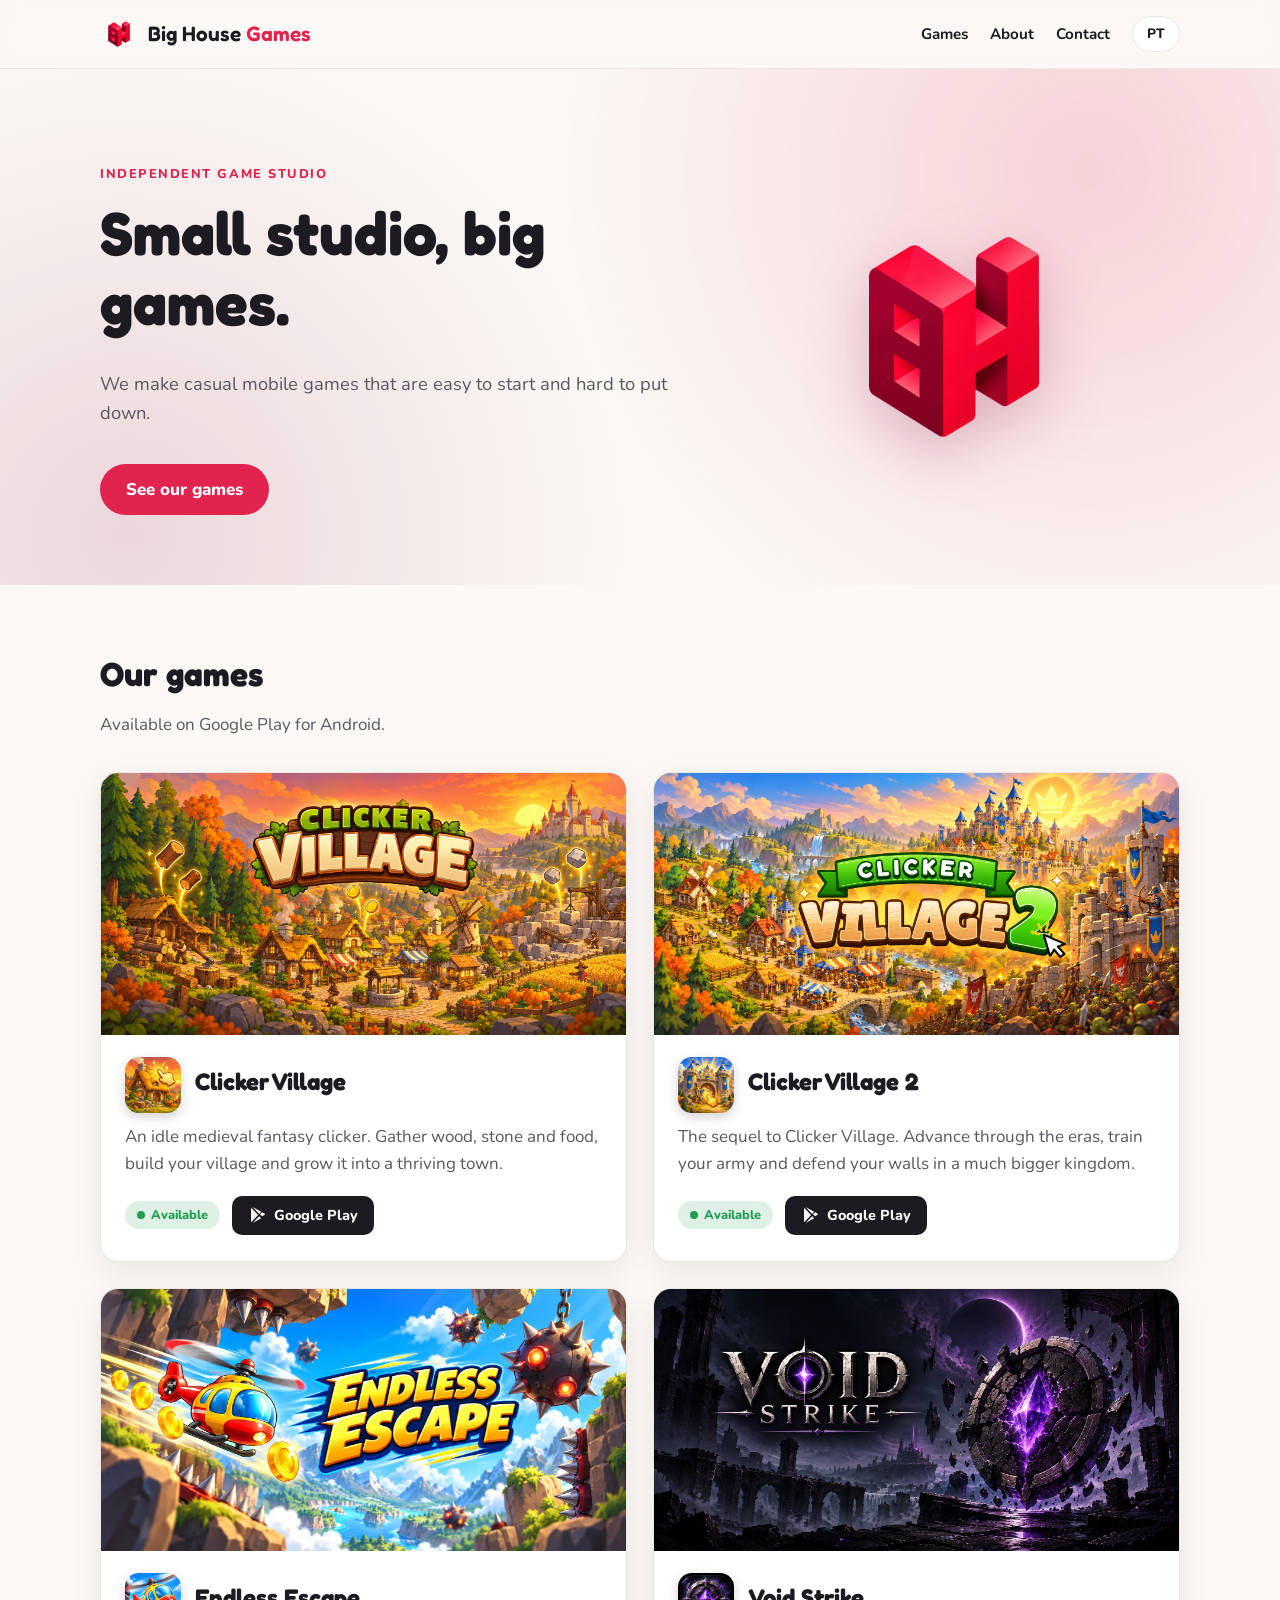
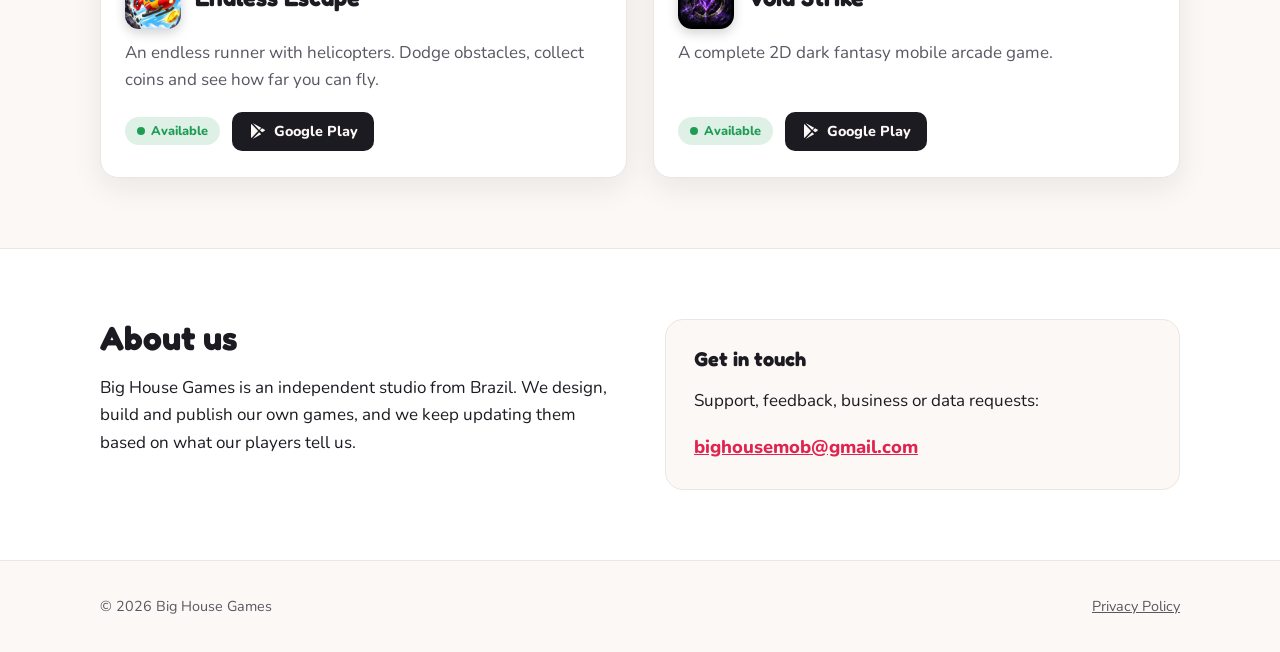
==== commit f3420dde: "Mark Void Strike as available with Play Store link Co-Authored-By: Claude Sonnet 5.5 <noreply@anthro" ====
--- a/index.html
+++ b/index.html
@@ -5,7 +5,7 @@
   <meta name="viewport" content="width=device-width, initial-scale=1">
   <meta name="google-site-verification" content="C2rIFtpxPn3x-xYNuFEfn3acSgyhl1MZK6gP5L68AIU" />
   <title>Big House Games</title>
-  <meta name="description" content="Big House Games is an independent mobile game studio from Brazil, maker of Clicker Village and Endless Escape.">
+  <meta name="description" content="Big House Games is an independent mobile game studio from Brazil, maker of Clicker Village, Endless Escape and Void Strike.">
   <meta property="og:title" content="Big House Games">
   <meta property="og:description" content="Independent mobile game studio from Brazil.">
   <meta property="og:image" content="https://bighouse-games.github.io/assets/img/clicker-village-banner.webp">
@@ -134,7 +134,11 @@
             <p data-l="en">A complete 2D dark fantasy mobile arcade game.</p>
             <p data-l="pt">Um arcade mobile 2D completo de dark fantasy.</p>
             <div class="game-foot">
-              <span class="status soon"><span data-l="en">In development</span><span data-l="pt">Em desenvolvimento</span></span>
+              <span class="status live"><span data-l="en">Available</span><span data-l="pt">Disponível</span></span>
+              <a class="store-link" href="https://play.google.com/store/apps/details?id=com.BigHouse.VoidStrike">
+                <svg viewBox="0 0 24 24" aria-hidden="true"><path fill="currentColor" d="M4.5 2.6c-.3.3-.5.8-.5 1.4v16c0 .6.2 1.1.5 1.4l9-9.4-9-9.4zm10.4 10.9 2.6 2.7-11.4 6.5 8.8-9.2zm0-3-8.8-9.2 11.4 6.5-2.6 2.7zm3.9-2.1 3 1.7c.9.5.9 1.4 0 1.9l-3 1.7-2.9-2.6 2.9-2.7z"/></svg>
+                Google Play
+              </a>
             </div>
           </div>
         </article>
